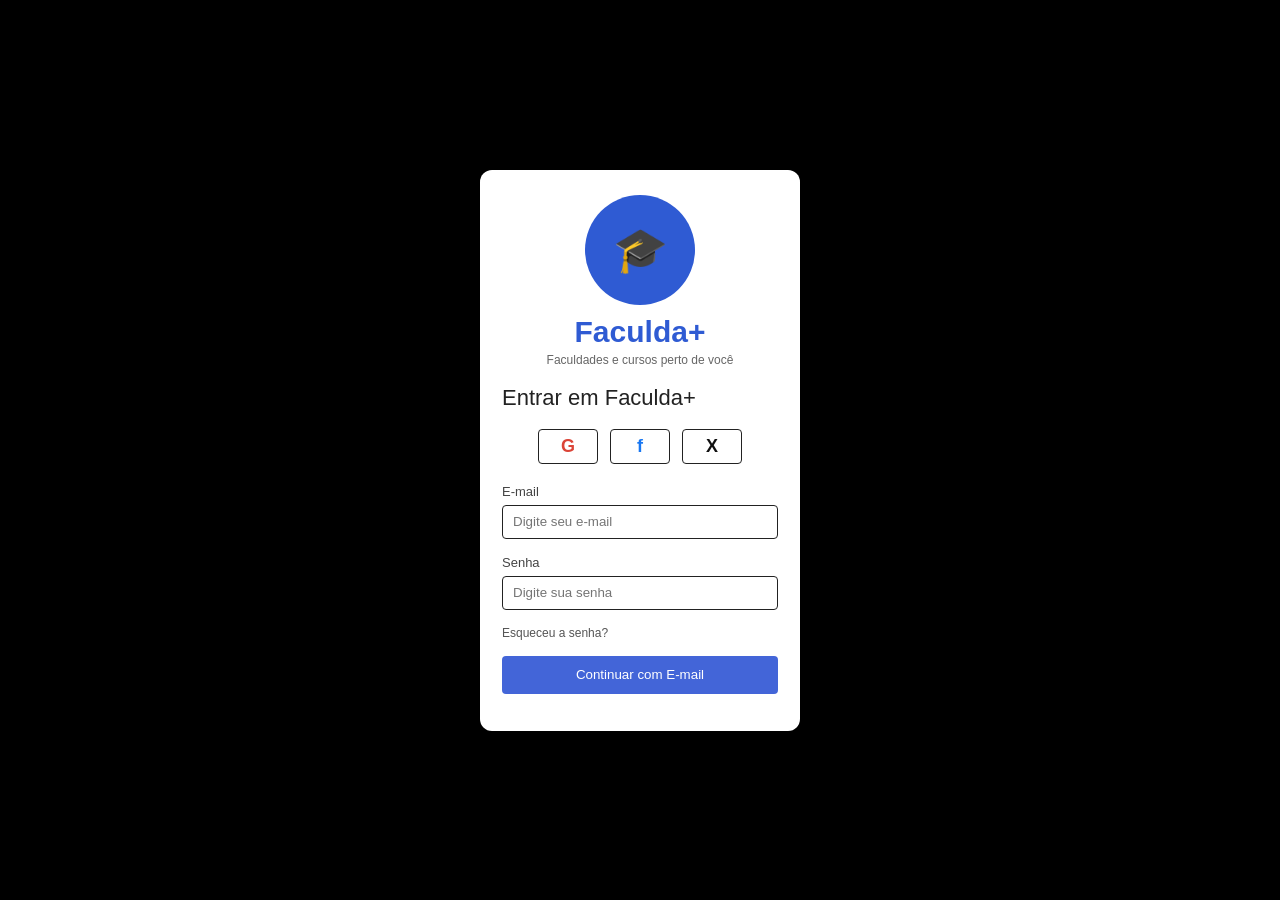
==== index.html @ b8147c50 "01" ====
<!DOCTYPE html>
<html lang="pt-BR">
<head>
  <meta charset="UTF-8" />
  <meta name="viewport" content="width=device-width, initial-scale=1.0" />
  <title>Login Faculda+</title>
  <link rel="stylesheet" href="style.css" />
</head>
<body>
  <div class="login-container">
    <div class="login-card">
      <div class="logo-area">
        <div class="logo-circle">🎓</div>
        <h1>Faculda+</h1>
        <p>Faculdades e cursos perto de você</p>
      </div>

      <h2>Entrar em Faculda+</h2>

      <div class="social-login">
        <button class="social-btn google">G</button>
        <button class="social-btn facebook">f</button>
        <button class="social-btn x">X</button>
      </div>

      <form id="loginForm">
        <label for="email">E-mail</label>
        <input type="email" id="email" placeholder="Digite seu e-mail" required />

        <label for="password">Senha</label>
        <input type="password" id="password" placeholder="Digite sua senha" required />

        <a href="#" class="forgot">Esqueceu a senha?</a>

        <button type="submit" class="login-btn">Continuar com E-mail</button>
      </form>

      <p id="message" class="message"></p>
    </div>
  </div>

  <script src="script.js"></script>
</body>
</html>
---- style.css ----
* {
    margin: 0;
    padding: 0;
    box-sizing: border-box;
    font-family: Arial, Helvetica, sans-serif;
  }
  
  body {
    min-height: 100vh;
    background: #000;
    display: flex;
    justify-content: center;
    align-items: center;
  }
  
  .login-container {
    width: 100%;
    display: flex;
    justify-content: center;
    align-items: center;
    padding: 20px;
  }
  
  .login-card {
    width: 320px;
    background: #fff;
    border-radius: 12px;
    padding: 25px 22px;
    box-shadow: 0 8px 25px rgba(0, 0, 0, 0.25);
  }
  
  .logo-area {
    text-align: center;
    margin-bottom: 18px;
  }
  
  .logo-circle {
    width: 110px;
    height: 110px;
    margin: 0 auto 10px;
    border-radius: 50%;
    background: #2f5bd3;
    display: flex;
    justify-content: center;
    align-items: center;
    font-size: 44px;
    color: #fff;
  }
  
  .logo-area h1 {
    color: #2f5bd3;
    font-size: 30px;
    margin-bottom: 4px;
  }
  
  .logo-area p {
    font-size: 12px;
    color: #666;
  }
  
  h2 {
    font-size: 22px;
    font-weight: normal;
    margin-bottom: 18px;
    color: #222;
  }
  
  .social-login {
    display: flex;
    gap: 12px;
    justify-content: center;
    margin-bottom: 20px;
  }
  
  .social-btn {
    width: 60px;
    height: 35px;
    border: 1px solid #222;
    background: #fff;
    border-radius: 4px;
    cursor: pointer;
    font-size: 18px;
    font-weight: bold;
  }
  
  .social-btn.google {
    color: #db4437;
  }
  
  .social-btn.facebook {
    color: #1877f2;
  }
  
  .social-btn.x {
    color: #111;
  }
  
  form {
    display: flex;
    flex-direction: column;
  }
  
  label {
    font-size: 13px;
    color: #444;
    margin-bottom: 6px;
  }
  
  input {
    height: 34px;
    border: 1px solid #222;
    border-radius: 4px;
    padding: 0 10px;
    margin-bottom: 16px;
    outline: none;
  }
  
  input:focus {
    border-color: #2f5bd3;
  }
  
  .forgot {
    font-size: 12px;
    color: #555;
    text-decoration: none;
    margin-bottom: 16px;
  }
  
  .login-btn {
    height: 38px;
    border: none;
    border-radius: 4px;
    background: #4365d8;
    color: #fff;
    cursor: pointer;
    transition: 0.3s;
  }
  
  .login-btn:hover {
    background: #2f4fc0;
  }
  
  .message {
    margin-top: 12px;
    text-align: center;
    font-size: 14px;
    color: green;
  }
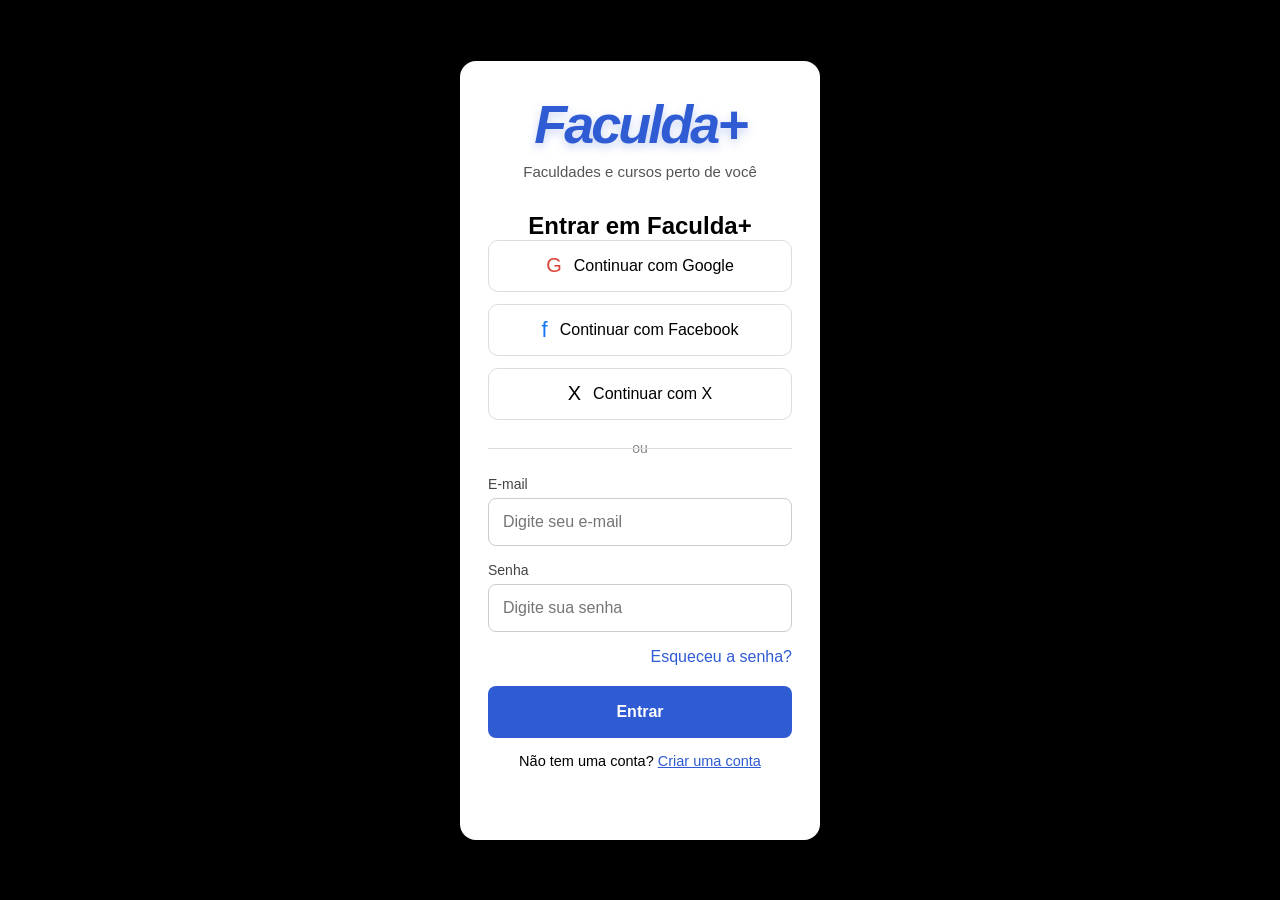
==== commit 3c521346: "Add files via upload" ====
--- a/index.html
+++ b/index.html
@@ -10,18 +10,26 @@
   <div class="login-container">
     <div class="login-card">
       <div class="logo-area">
-        <div class="logo-circle">🎓</div>
-        <h1>Faculda+</h1>
+        <h1 class="main-logo">Faculda+</h1>
         <p>Faculdades e cursos perto de você</p>
       </div>
 
       <h2>Entrar em Faculda+</h2>
 
+      <!-- Botões sociais -->
       <div class="social-login">
-        <button class="social-btn google">G</button>
-        <button class="social-btn facebook">f</button>
-        <button class="social-btn x">X</button>
+        <button class="social-btn google" id="google-btn">
+          <span>G</span> Continuar com Google
+        </button>
+        <button class="social-btn facebook" id="facebook-btn">
+          <span>f</span> Continuar com Facebook
+        </button>
+        <button class="social-btn x" id="x-btn">
+          <span>X</span> Continuar com X
+        </button>
       </div>
+
+      <div class="divider"><span>ou</span></div>
 
       <form id="loginForm">
         <label for="email">E-mail</label>
@@ -32,8 +40,13 @@
 
         <a href="#" class="forgot">Esqueceu a senha?</a>
 
-        <button type="submit" class="login-btn">Continuar com E-mail</button>
+        <button type="submit" class="login-btn">Entrar</button>
       </form>
+
+      <p class="create-account">
+        Não tem uma conta? 
+        <a href="#" id="create-account-link">Criar uma conta</a>
+      </p>
 
       <p id="message" class="message"></p>
     </div>
--- a/style.css
+++ b/style.css
@@ -1,148 +1,177 @@
 * {
-    margin: 0;
-    padding: 0;
-    box-sizing: border-box;
-    font-family: Arial, Helvetica, sans-serif;
-  }
-  
-  body {
-    min-height: 100vh;
-    background: #000;
-    display: flex;
-    justify-content: center;
-    align-items: center;
-  }
-  
-  .login-container {
-    width: 100%;
-    display: flex;
-    justify-content: center;
-    align-items: center;
-    padding: 20px;
-  }
-  
-  .login-card {
-    width: 320px;
-    background: #fff;
-    border-radius: 12px;
-    padding: 25px 22px;
-    box-shadow: 0 8px 25px rgba(0, 0, 0, 0.25);
-  }
-  
-  .logo-area {
-    text-align: center;
-    margin-bottom: 18px;
-  }
-  
-  .logo-circle {
-    width: 110px;
-    height: 110px;
-    margin: 0 auto 10px;
-    border-radius: 50%;
-    background: #2f5bd3;
-    display: flex;
-    justify-content: center;
-    align-items: center;
-    font-size: 44px;
-    color: #fff;
-  }
-  
-  .logo-area h1 {
-    color: #2f5bd3;
-    font-size: 30px;
-    margin-bottom: 4px;
-  }
-  
-  .logo-area p {
-    font-size: 12px;
-    color: #666;
-  }
-  
-  h2 {
-    font-size: 22px;
-    font-weight: normal;
-    margin-bottom: 18px;
-    color: #222;
-  }
-  
-  .social-login {
-    display: flex;
-    gap: 12px;
-    justify-content: center;
-    margin-bottom: 20px;
-  }
-  
-  .social-btn {
-    width: 60px;
-    height: 35px;
-    border: 1px solid #222;
-    background: #fff;
-    border-radius: 4px;
-    cursor: pointer;
-    font-size: 18px;
-    font-weight: bold;
-  }
-  
-  .social-btn.google {
-    color: #db4437;
-  }
-  
-  .social-btn.facebook {
-    color: #1877f2;
-  }
-  
-  .social-btn.x {
-    color: #111;
-  }
-  
-  form {
-    display: flex;
-    flex-direction: column;
-  }
-  
-  label {
-    font-size: 13px;
-    color: #444;
-    margin-bottom: 6px;
-  }
-  
-  input {
-    height: 34px;
-    border: 1px solid #222;
-    border-radius: 4px;
-    padding: 0 10px;
-    margin-bottom: 16px;
-    outline: none;
-  }
-  
-  input:focus {
-    border-color: #2f5bd3;
-  }
-  
-  .forgot {
-    font-size: 12px;
-    color: #555;
-    text-decoration: none;
-    margin-bottom: 16px;
-  }
-  
-  .login-btn {
-    height: 38px;
-    border: none;
-    border-radius: 4px;
-    background: #4365d8;
-    color: #fff;
-    cursor: pointer;
-    transition: 0.3s;
-  }
-  
-  .login-btn:hover {
-    background: #2f4fc0;
-  }
-  
-  .message {
-    margin-top: 12px;
-    text-align: center;
-    font-size: 14px;
-    color: green;
-  }+  margin: 0;
+  padding: 0;
+  box-sizing: border-box;
+  font-family: Arial, Helvetica, sans-serif;
+}
+
+body {
+  min-height: 100vh;
+  background: #000;
+  display: flex;
+  justify-content: center;
+  align-items: center;
+}
+
+.login-container {
+  width: 100%;
+  padding: 20px;
+}
+
+.login-card {
+  width: 360px;
+  margin: 0 auto;
+  background: #fff;
+  border-radius: 16px;
+  padding: 32px 28px;
+  box-shadow: 0 10px 30px rgba(0, 0, 0, 0.3);
+  text-align: center;
+}
+
+/* ====================== LOGO TEXTUAL ====================== */
+.logo-area {
+  margin-bottom: 32px;
+  text-align: center;
+}
+
+.main-logo {
+  font-size: 54px;              
+  font-weight: 900;
+  color: #2f5bd3;
+  margin-bottom: 8px;
+  font-family: 'Arial Black', Arial, sans-serif;
+  letter-spacing: -3px;
+  font-style: italic;
+  text-shadow: 0 4px 10px rgba(47, 91, 211, 0.25);
+}
+
+.logo-area p {
+  font-size: 15px;
+  color: #555;
+  margin: 0;
+  font-weight: 500;
+}
+
+/* ====================== BOTÕES SOCIAIS ====================== */
+.social-login {
+  display: flex;
+  flex-direction: column;
+  gap: 12px;
+  margin-bottom: 20px;
+}
+
+.social-btn {
+  height: 52px;
+  border: 1px solid #ddd;
+  background: #fff;
+  border-radius: 10px;
+  display: flex;
+  align-items: center;
+  justify-content: center;
+  gap: 12px;
+  font-size: 16px;
+  font-weight: 500;
+  cursor: pointer;
+  transition: 0.3s;
+}
+
+.social-btn:hover { 
+  background: #f8f8f8; 
+}
+
+.social-btn.google span { color: #db4437; font-size: 20px; }
+.social-btn.facebook span { color: #1877f2; font-size: 22px; }
+.social-btn.x span { color: #000; font-size: 20px; }
+
+/* Divisor "ou" */
+.divider {
+  margin: 20px 0;
+  position: relative;
+  color: #888;
+  font-size: 14px;
+}
+.divider::before {
+  content: '';
+  position: absolute;
+  top: 50%;
+  left: 0; right: 0;
+  height: 1px;
+  background: #ddd;
+}
+.divider span { 
+  background: #fff; 
+  padding: 0 15px; 
+}
+
+/* Formulário */
+form { 
+  display: flex; 
+  flex-direction: column; 
+  text-align: left; 
+}
+label { 
+  font-size: 14px; 
+  color: #444; 
+  margin-bottom: 6px; 
+}
+input {
+  height: 48px;
+  border: 1px solid #ccc;
+  border-radius: 8px;
+  padding: 0 14px;
+  margin-bottom: 16px;
+  font-size: 16px;
+}
+input:focus { 
+  border-color: #2f5bd3; 
+  outline: none; 
+}
+
+/* Outros estilos */
+.forgot { 
+  color: #2f5bd3; 
+  text-decoration: none; 
+  align-self: flex-end; 
+  margin-bottom: 20px; 
+}
+
+.login-btn {
+  height: 52px;
+  border: none;
+  border-radius: 8px;
+  background: #2f5bd3;
+  color: #fff;
+  font-size: 16px;
+  font-weight: 600;
+  cursor: pointer;
+}
+
+.create-account { 
+  margin-top: 15px; 
+  font-size: 14.5px; 
+}
+.create-account a { 
+  color: #2f5bd3; 
+  font-weight: 500; 
+}
+
+/* Mensagem */
+.message { 
+  margin-top: 15px; 
+  font-weight: 500; 
+  min-height: 24px; 
+}
+
+/* Erro de login */
+.input-error {
+  border-color: #e74c3c !important;
+  animation: shake 0.4s ease-in-out;
+}
+
+@keyframes shake {
+  0% { transform: translateX(0); }
+  25% { transform: translateX(-8px); }
+  50% { transform: translateX(8px); }
+  75% { transform: translateX(-5px); }
+  100% { transform: translateX(0); }
+}
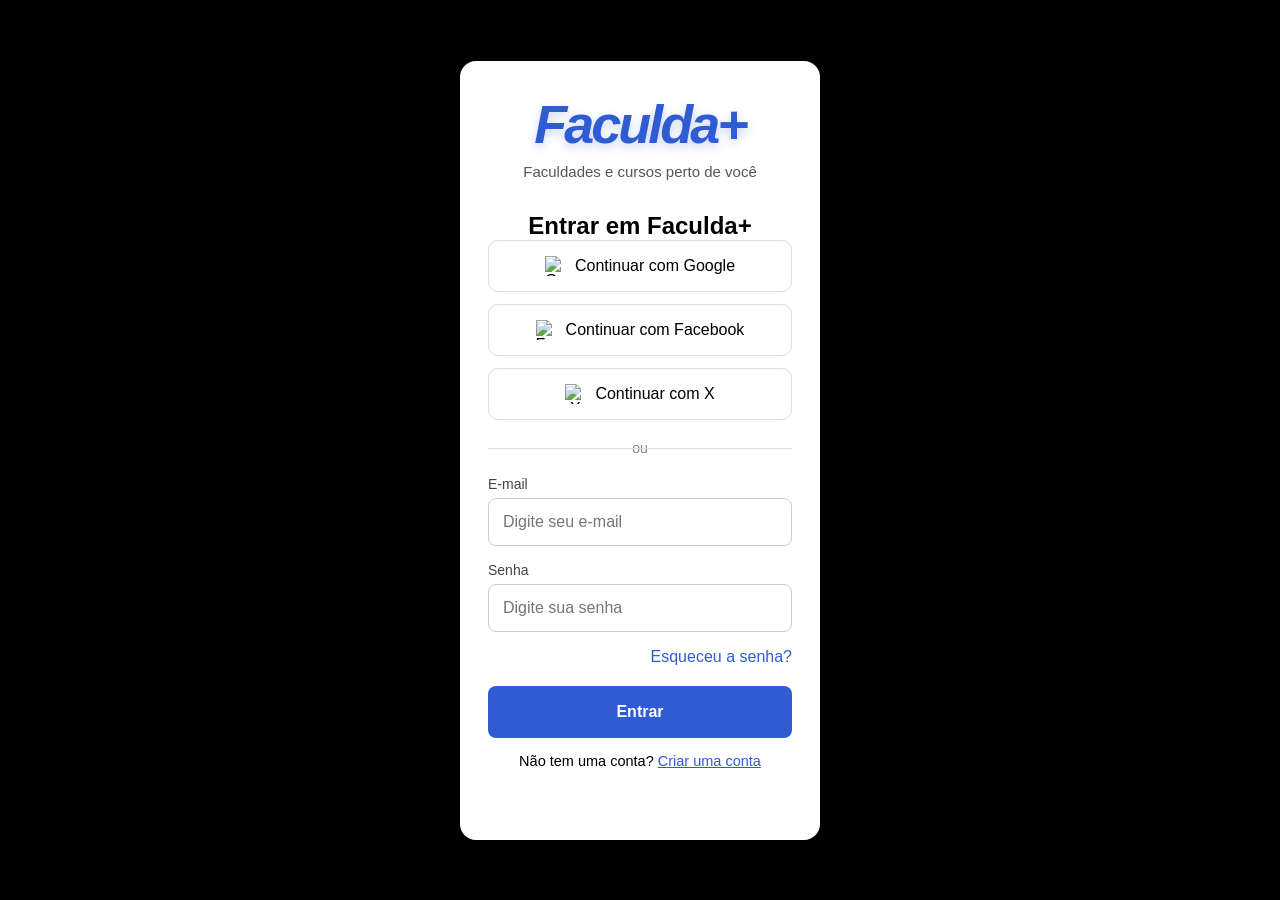
==== commit 565508f2: "Add files via upload" ====
--- a/index.html
+++ b/index.html
@@ -17,18 +17,22 @@
       <h2>Entrar em Faculda+</h2>
 
       <!-- Botões sociais -->
-      <div class="social-login">
-        <button class="social-btn google" id="google-btn">
-          <span>G</span> Continuar com Google
-        </button>
-        <button class="social-btn facebook" id="facebook-btn">
-          <span>f</span> Continuar com Facebook
-        </button>
-        <button class="social-btn x" id="x-btn">
-          <span>X</span> Continuar com X
-        </button>
-      </div>
-
+<div class="social-login">
+  <button class="social-btn google" id="google-btn">
+    <img src="https://upload.wikimedia.org/wikipedia/commons/c/c1/Google_%22G%22_logo.svg" alt="Google" width="20" height="20">
+    Continuar com Google
+  </button>
+  
+  <button class="social-btn facebook" id="facebook-btn">
+    <img src="https://upload.wikimedia.org/wikipedia/commons/5/51/Facebook_f_logo_%282019%29.svg" alt="Facebook" width="20" height="20">
+    Continuar com Facebook
+  </button>
+  
+  <button class="social-btn x" id="x-btn">
+    <img src="https://upload.wikimedia.org/wikipedia/commons/8/82/Black_X.svg" alt="X" width="20" height="20">
+    Continuar com X
+  </button>
+</div>
       <div class="divider"><span>ou</span></div>
 
       <form id="loginForm">
--- a/style.css
+++ b/style.css
@@ -174,4 +174,15 @@
   50% { transform: translateX(8px); }
   75% { transform: translateX(-5px); }
   100% { transform: translateX(0); }
+}
+
+/* Ajuste nos ícones dos botões sociais */
+.social-btn img {
+  width: 20px;
+  height: 20px;
+  object-fit: contain;
+}
+
+.social-btn {
+  gap: 10px;   /* diminui um pouco o espaço entre ícone e texto */
 }
